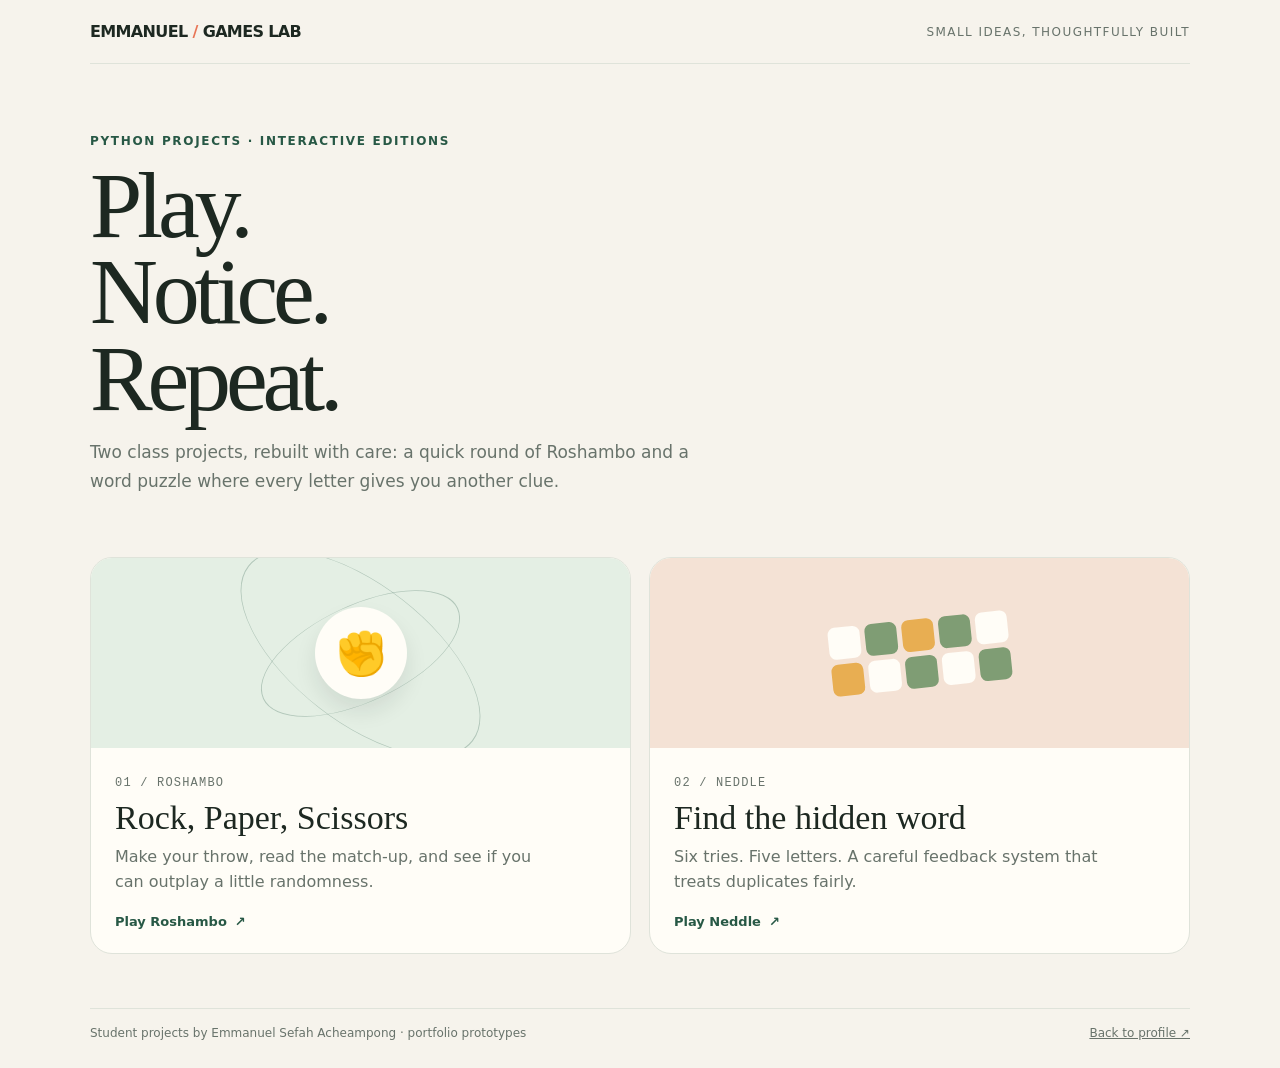
==== games/index.html @ ba27a7d4 "Publish live project links and complete original design case studies" ====
<!doctype html>
<html lang="en">
<head>
  <meta charset="utf-8" />
  <meta name="viewport" content="width=device-width, initial-scale=1" />
  <meta name="theme-color" content="#f6f3ec" />
  <title>Games Lab — Emmanuel Acheampong</title>
  <style>
    :root { --paper:#f6f3ec; --card:#fffdf7; --ink:#1d2821; --muted:#68736b; --line:#dfe3da; --pine:#275845; --coral:#e87556; --blue:#bcd5ed; --serif:Georgia,"Times New Roman",serif; --sans:Inter,ui-sans-serif,system-ui,-apple-system,"Segoe UI",sans-serif; }
    *{box-sizing:border-box} body{margin:0;background:var(--paper);color:var(--ink);font-family:var(--sans)} a{color:inherit} .wrap{width:min(1100px,calc(100% - 36px));margin:auto}
    header{display:flex;justify-content:space-between;align-items:center;padding:22px 0;border-bottom:1px solid var(--line)} .brand{font-weight:750;letter-spacing:-.04em}.tag{color:var(--muted);font-size:12px;letter-spacing:.12em;text-transform:uppercase}
    .hero{padding:70px 0 44px;max-width:750px}.eyebrow{color:var(--pine);font-size:12px;font-weight:750;letter-spacing:.14em;text-transform:uppercase} h1{margin:14px 0 15px;font:500 clamp(48px,9vw,94px)/.92 var(--serif);letter-spacing:-.055em} .hero p{max-width:600px;color:var(--muted);font-size:17px;line-height:1.7}
    .cards{display:grid;grid-template-columns:1fr 1fr;gap:18px;padding-bottom:54px}.card{position:relative;min-height:395px;overflow:hidden;border:1px solid var(--line);border-radius:22px;background:var(--card);text-decoration:none;transition:transform .18s ease,box-shadow .18s ease}.card:hover{transform:translateY(-4px);box-shadow:0 18px 38px #24342812}.art{height:190px;display:grid;place-items:center;position:relative;overflow:hidden}.roshambo .art{background:#e4efe4}.neddle .art{background:#f4e2d5}.orb{width:92px;height:92px;border-radius:50%;display:grid;place-items:center;background:var(--card);box-shadow:0 12px 22px #16251b18;font-size:42px}.orbit{position:absolute;width:215px;height:215px;border:1px solid #27584544;border-radius:50%;transform:rotate(-25deg) scaleY(.45)}.orbit.two{transform:rotate(38deg) scaleY(.48);width:285px;height:285px}.tiles{display:grid;grid-template-columns:repeat(5,32px);gap:5px;transform:rotate(-6deg)}.tiles i{height:32px;border-radius:7px;background:#fffdf7}.tiles i:nth-child(2),.tiles i:nth-child(4),.tiles i:nth-child(8),.tiles i:nth-child(10){background:#7f9d74}.tiles i:nth-child(3),.tiles i:nth-child(6){background:#e8ae52}.info{padding:23px 24px}.number{color:var(--muted);font:12px ui-monospace,monospace;letter-spacing:.1em}.info h2{margin:9px 0 8px;font:500 34px var(--serif)}.info p{max-width:430px;margin:0;color:var(--muted);line-height:1.55}.cta{display:inline-flex;align-items:center;gap:8px;margin-top:19px;color:var(--pine);font-size:13px;font-weight:750}.footer{padding:17px 0 28px;border-top:1px solid var(--line);color:var(--muted);font-size:12px;display:flex;justify-content:space-between;gap:12px;flex-wrap:wrap}
    @media(max-width:680px){.cards{grid-template-columns:1fr}.hero{padding-top:48px}.card{min-height:0}.tag{font-size:10px}}
    @media(prefers-reduced-motion:reduce){.card{transition:none}.card:hover{transform:none}}
  </style>
</head>
<body>
  <div class="wrap">
    <header><div class="brand">EMMANUEL <span style="color:var(--coral)">/</span> GAMES LAB</div><div class="tag">Small ideas, thoughtfully built</div></header>
    <main>
      <section class="hero"><div class="eyebrow">Python projects · interactive editions</div><h1>Play.<br>Notice.<br>Repeat.</h1><p>Two class projects, rebuilt with care: a quick round of Roshambo and a word puzzle where every letter gives you another clue.</p></section>
      <section class="cards" aria-label="Games">
        <a class="card roshambo" href="roshambo/index.html">
          <div class="art"><span class="orbit"></span><span class="orbit two"></span><span class="orb" aria-hidden="true">✊</span></div>
          <div class="info"><span class="number">01 / ROSHAMBO</span><h2>Rock, Paper, Scissors</h2><p>Make your throw, read the match-up, and see if you can outplay a little randomness.</p><span class="cta">Play Roshambo <span aria-hidden="true">↗</span></span></div>
        </a>
        <a class="card neddle" href="neddle/index.html">
          <div class="art"><span class="tiles" aria-hidden="true"><i></i><i></i><i></i><i></i><i></i><i></i><i></i><i></i><i></i><i></i></span></div>
          <div class="info"><span class="number">02 / NEDDLE</span><h2>Find the hidden word</h2><p>Six tries. Five letters. A careful feedback system that treats duplicates fairly.</p><span class="cta">Play Neddle <span aria-hidden="true">↗</span></span></div>
        </a>
      </section>
    </main>
    <footer class="footer"><span>Student projects by Emmanuel Sefah Acheampong · portfolio prototypes</span><a href="../">Back to profile ↗</a></footer>
  </div>
</body>
</html>
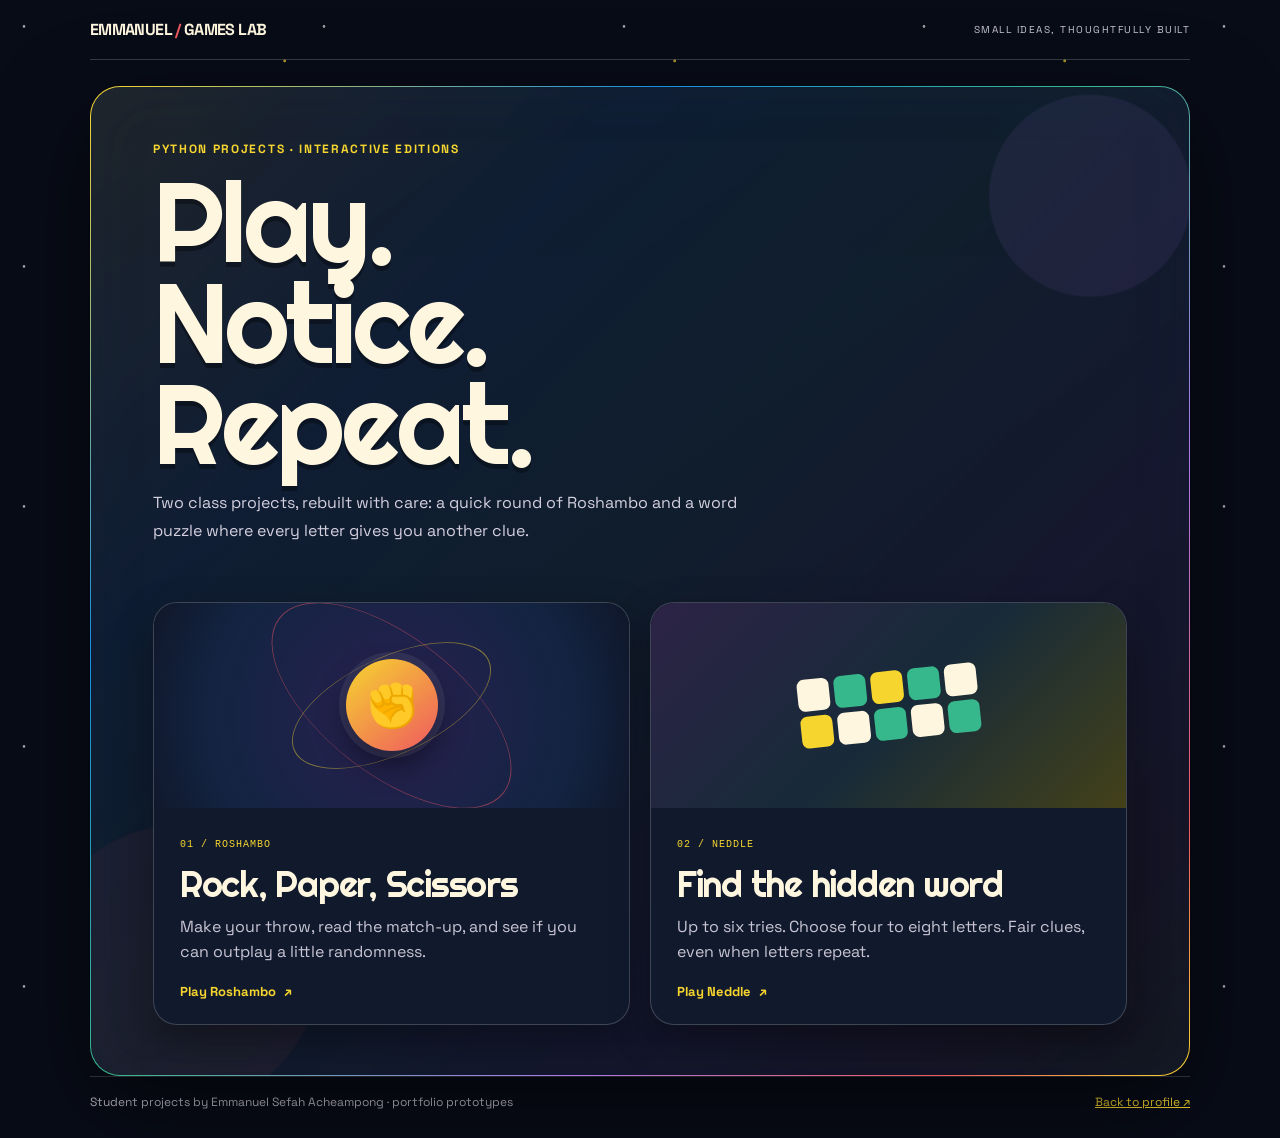
==== commit 97dbb314: "Give Games Lab the portfolio's festival visual identity" ====
--- a/games/index.html
+++ b/games/index.html
@@ -3,7 +3,8 @@
 <head>
   <meta charset="utf-8" />
   <meta name="viewport" content="width=device-width, initial-scale=1" />
-  <meta name="theme-color" content="#f6f3ec" />
+  <meta name="theme-color" content="#080c17" />
+  <link rel="preconnect" href="https://fonts.googleapis.com"><link rel="preconnect" href="https://fonts.gstatic.com" crossorigin><link href="https://fonts.googleapis.com/css2?family=Righteous&family=Space+Grotesk:wght@400;500;600;700&display=swap" rel="stylesheet">
   <title>Games Lab — Emmanuel Acheampong</title>
   <style>
     :root { --paper:#f6f3ec; --card:#fffdf7; --ink:#1d2821; --muted:#68736b; --line:#dfe3da; --pine:#275845; --coral:#e87556; --blue:#bcd5ed; --serif:Georgia,"Times New Roman",serif; --sans:Inter,ui-sans-serif,system-ui,-apple-system,"Segoe UI",sans-serif; }
@@ -13,6 +14,60 @@
     .cards{display:grid;grid-template-columns:1fr 1fr;gap:18px;padding-bottom:54px}.card{position:relative;min-height:395px;overflow:hidden;border:1px solid var(--line);border-radius:22px;background:var(--card);text-decoration:none;transition:transform .18s ease,box-shadow .18s ease}.card:hover{transform:translateY(-4px);box-shadow:0 18px 38px #24342812}.art{height:190px;display:grid;place-items:center;position:relative;overflow:hidden}.roshambo .art{background:#e4efe4}.neddle .art{background:#f4e2d5}.orb{width:92px;height:92px;border-radius:50%;display:grid;place-items:center;background:var(--card);box-shadow:0 12px 22px #16251b18;font-size:42px}.orbit{position:absolute;width:215px;height:215px;border:1px solid #27584544;border-radius:50%;transform:rotate(-25deg) scaleY(.45)}.orbit.two{transform:rotate(38deg) scaleY(.48);width:285px;height:285px}.tiles{display:grid;grid-template-columns:repeat(5,32px);gap:5px;transform:rotate(-6deg)}.tiles i{height:32px;border-radius:7px;background:#fffdf7}.tiles i:nth-child(2),.tiles i:nth-child(4),.tiles i:nth-child(8),.tiles i:nth-child(10){background:#7f9d74}.tiles i:nth-child(3),.tiles i:nth-child(6){background:#e8ae52}.info{padding:23px 24px}.number{color:var(--muted);font:12px ui-monospace,monospace;letter-spacing:.1em}.info h2{margin:9px 0 8px;font:500 34px var(--serif)}.info p{max-width:430px;margin:0;color:var(--muted);line-height:1.55}.cta{display:inline-flex;align-items:center;gap:8px;margin-top:19px;color:var(--pine);font-size:13px;font-weight:750}.footer{padding:17px 0 28px;border-top:1px solid var(--line);color:var(--muted);font-size:12px;display:flex;justify-content:space-between;gap:12px;flex-wrap:wrap}
     @media(max-width:680px){.cards{grid-template-columns:1fr}.hero{padding-top:48px}.card{min-height:0}.tag{font-size:10px}}
     @media(prefers-reduced-motion:reduce){.card{transition:none}.card:hover{transform:none}}
+  
+:root{--night:#080c17;--panel:#111a2d;--cream:#fff6df;--yellow:#f6d52e;--sky:#168fe0;--coral:#ef5960;--teal:#37b88c;--violet:#a978e8;--sans:'Space Grotesk',ui-sans-serif,system-ui,sans-serif;--serif:'Righteous',Georgia,serif}
+*{box-sizing:border-box}
+html{min-height:100%;background:var(--night)}
+body{min-height:100vh;background:var(--night);color:var(--cream);font-family:var(--sans);background-image:radial-gradient(1px 1px at 8% 11%,#fff9 0 1px,transparent 1.7px),radial-gradient(1px 1px at 73% 21%,#f6d52eaa 0 1px,transparent 1.8px),radial-gradient(1.4px 1.4px at 38% 78%,#c9b7ff99 0 1px,transparent 1.8px),radial-gradient(1px 1px at 90% 64%,#fff9 0 1px,transparent 1.7px);background-size:300px 240px,390px 290px,450px 350px,510px 400px;overflow-x:hidden}
+body::before{content:"";position:fixed;inset:-18%;z-index:-1;pointer-events:none;opacity:.45;background:radial-gradient(ellipse 90% 65% at -8% 7%,transparent 46%,#168fe0 46.3% 48%,#f6d52e 48.3% 50%,#ef5960 50.3% 52%,#a978e8 52.3% 54%,transparent 54.3%),radial-gradient(ellipse 75% 52% at 108% 95%,transparent 43%,#37b88c 43.3% 45%,#168fe0 45.3% 47%,#f6d52e 47.3% 49%,#ef5960 49.3% 51%,transparent 51.3%);animation:backgroundDrift 24s ease-in-out infinite alternate}
+a{color:inherit}button,input{font:inherit}button:focus-visible,a:focus-visible,input:focus-visible{outline:3px solid var(--yellow);outline-offset:4px}
+.wrap{position:relative;z-index:0}
+header{color:var(--cream);border-bottom:1px solid #ffffff30!important}
+.brand a,.brand{color:var(--cream)!important}
+.crumb,.tag{color:#c8c5d2!important}
+.crumb a{color:var(--yellow)!important}
+main{position:relative;isolation:isolate;overflow:hidden;margin:24px auto 0;padding:clamp(22px,4vw,48px);border:1px solid transparent;border-radius:30px;background:linear-gradient(145deg,#10182bed,#0b1021f5) padding-box,linear-gradient(135deg,var(--yellow),var(--sky) 27%,var(--teal) 48%,var(--violet) 70%,var(--coral) 88%,var(--yellow)) border-box;box-shadow:0 30px 90px #0008,inset 0 0 60px #1a315021}
+main::before{content:"";position:absolute;inset:0;z-index:-1;pointer-events:none;opacity:.5;background:radial-gradient(circle at 91% 11%,#a978e82b 0 100px,transparent 102px),radial-gradient(circle at 8% 89%,#ef59601d 0 140px,transparent 142px),radial-gradient(1px 1px at 15% 28%,#fff 0 1px,transparent 1.7px),radial-gradient(1px 1px at 84% 62%,#f6d52e 0 1px,transparent 1.7px)}
+main>*{position:relative;z-index:1}
+h1,h2,.message{font-family:var(--serif)!important;font-weight:400!important;letter-spacing:-.035em}
+footer{border-color:#ffffff30!important;color:#c4c0d0!important}
+footer a,.footer a{color:var(--yellow)!important}
+@keyframes backgroundDrift{from{transform:translate3d(-1%,0,0)}to{transform:translate3d(1%,1%,0)}}
+@media(prefers-reduced-motion:reduce){body::before{animation:none!important}}
+
+.wrap{width:min(1100px,calc(100% - 36px));margin:auto}
+header{padding:19px 0}
+.tag{font-size:10px!important;letter-spacing:.15em!important}
+main{padding:0 clamp(22px,5vw,62px);margin-top:26px}
+.hero{max-width:780px;padding:54px 0 42px}
+.eyebrow{color:var(--yellow)!important;font-weight:700}
+h1{font-size:clamp(60px,10vw,112px)!important;line-height:.9!important;color:var(--cream);text-shadow:0 5px #0005}
+.hero p{color:#d4d0df!important;font-size:16px!important;max-width:620px}
+.cards{gap:20px;padding-bottom:50px}
+.card{min-height:380px;border:1px solid #ffffff30;background:#111a2d;border-radius:24px;transition:transform .4s cubic-bezier(.2,.8,.2,1),box-shadow .4s,border-color .3s;box-shadow:0 16px 40px #0005}
+.card:hover{transform:translateY(-9px) rotate(-.5deg);border-color:#f6d52eaa;box-shadow:0 26px 55px #0008,0 0 0 4px #f6d52e15}
+.art{height:205px!important}
+.roshambo .art{background:radial-gradient(circle at 50% 55%,#292050,#132442 68%,#10172a)!important}
+.neddle .art{background:linear-gradient(135deg,#2d2346,#172a39 52%,#434119)!important}
+.orbit{border-color:#f6d52e77!important;animation:orbitSpin 22s linear infinite}
+.orbit.two{border-color:#ef596080!important;animation-direction:reverse}
+.orb{background:linear-gradient(140deg,var(--yellow),var(--coral))!important;color:#121727;box-shadow:0 0 0 7px #ffffff12,0 15px 30px #0007!important;animation:orbFloat 4s ease-in-out infinite}
+.tiles{animation:tileFloat 6s ease-in-out infinite}
+.tiles i{background:#fff6df!important}
+.tiles i:nth-child(2),.tiles i:nth-child(4),.tiles i:nth-child(8),.tiles i:nth-child(10){background:var(--teal)!important}
+.tiles i:nth-child(3),.tiles i:nth-child(6){background:var(--yellow)!important}
+.info{padding:23px 26px}
+.number{color:var(--yellow)!important;font-size:10px}
+.info h2{font-size:clamp(28px,3vw,36px)!important;color:var(--cream)}
+.info p{color:#c9c5d4!important}
+.cta{color:var(--yellow)!important}
+.footer{color:#bfbaca!important;border-color:#ffffff30!important}
+@keyframes orbitSpin{to{transform:rotate(335deg) scaleY(.45)}}
+@keyframes orbFloat{50%{transform:translateY(-8px) rotate(-7deg)}}
+@keyframes tileFloat{50%{transform:translateY(-7px) rotate(-4deg)}}
+@media(max-width:680px){main{padding:0 20px}.hero{padding:42px 0 30px}.cards{gap:15px}.card{min-height:0}.art{height:180px!important}.footer{font-size:10px}}
+@media(prefers-reduced-motion:reduce){.card,.orb,.orbit,.tiles{animation:none!important;transition:none!important}.card:hover{transform:none}}
+
   </style>
 </head>
 <body>
@@ -27,7 +82,7 @@
         </a>
         <a class="card neddle" href="neddle/index.html">
           <div class="art"><span class="tiles" aria-hidden="true"><i></i><i></i><i></i><i></i><i></i><i></i><i></i><i></i><i></i><i></i></span></div>
-          <div class="info"><span class="number">02 / NEDDLE</span><h2>Find the hidden word</h2><p>Six tries. Five letters. A careful feedback system that treats duplicates fairly.</p><span class="cta">Play Neddle <span aria-hidden="true">↗</span></span></div>
+          <div class="info"><span class="number">02 / NEDDLE</span><h2>Find the hidden word</h2><p>Up to six tries. Choose four to eight letters. Fair clues, even when letters repeat.</p><span class="cta">Play Neddle <span aria-hidden="true">↗</span></span></div>
         </a>
       </section>
     </main>
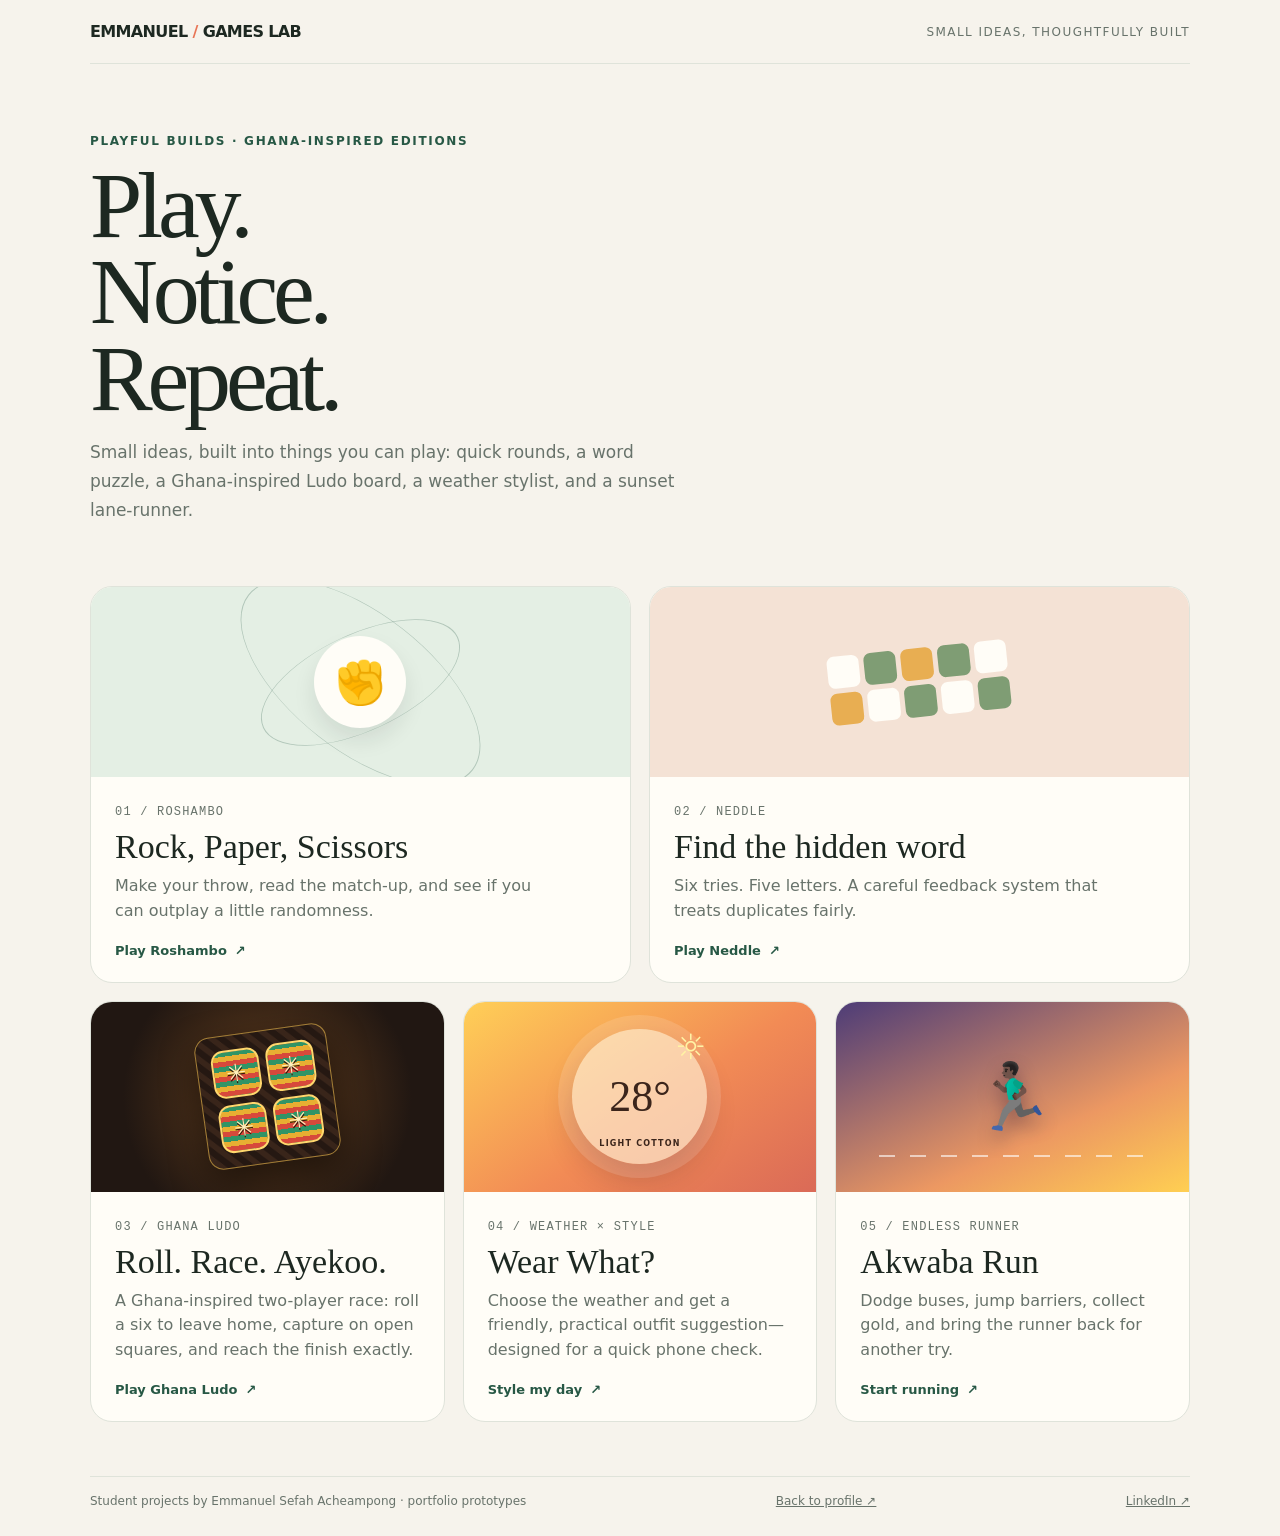
==== commit b4aa9f76: "Add Ghana-inspired games to Games Lab" ====
--- a/games/index.html
+++ b/games/index.html
@@ -3,8 +3,7 @@
 <head>
   <meta charset="utf-8" />
   <meta name="viewport" content="width=device-width, initial-scale=1" />
-  <meta name="theme-color" content="#080c17" />
-  <link rel="preconnect" href="https://fonts.googleapis.com"><link rel="preconnect" href="https://fonts.gstatic.com" crossorigin><link href="https://fonts.googleapis.com/css2?family=Righteous&family=Space+Grotesk:wght@400;500;600;700&display=swap" rel="stylesheet">
+  <meta name="theme-color" content="#f6f3ec" />
   <title>Games Lab — Emmanuel Acheampong</title>
   <style>
     :root { --paper:#f6f3ec; --card:#fffdf7; --ink:#1d2821; --muted:#68736b; --line:#dfe3da; --pine:#275845; --coral:#e87556; --blue:#bcd5ed; --serif:Georgia,"Times New Roman",serif; --sans:Inter,ui-sans-serif,system-ui,-apple-system,"Segoe UI",sans-serif; }
@@ -14,67 +13,14 @@
     .cards{display:grid;grid-template-columns:1fr 1fr;gap:18px;padding-bottom:54px}.card{position:relative;min-height:395px;overflow:hidden;border:1px solid var(--line);border-radius:22px;background:var(--card);text-decoration:none;transition:transform .18s ease,box-shadow .18s ease}.card:hover{transform:translateY(-4px);box-shadow:0 18px 38px #24342812}.art{height:190px;display:grid;place-items:center;position:relative;overflow:hidden}.roshambo .art{background:#e4efe4}.neddle .art{background:#f4e2d5}.orb{width:92px;height:92px;border-radius:50%;display:grid;place-items:center;background:var(--card);box-shadow:0 12px 22px #16251b18;font-size:42px}.orbit{position:absolute;width:215px;height:215px;border:1px solid #27584544;border-radius:50%;transform:rotate(-25deg) scaleY(.45)}.orbit.two{transform:rotate(38deg) scaleY(.48);width:285px;height:285px}.tiles{display:grid;grid-template-columns:repeat(5,32px);gap:5px;transform:rotate(-6deg)}.tiles i{height:32px;border-radius:7px;background:#fffdf7}.tiles i:nth-child(2),.tiles i:nth-child(4),.tiles i:nth-child(8),.tiles i:nth-child(10){background:#7f9d74}.tiles i:nth-child(3),.tiles i:nth-child(6){background:#e8ae52}.info{padding:23px 24px}.number{color:var(--muted);font:12px ui-monospace,monospace;letter-spacing:.1em}.info h2{margin:9px 0 8px;font:500 34px var(--serif)}.info p{max-width:430px;margin:0;color:var(--muted);line-height:1.55}.cta{display:inline-flex;align-items:center;gap:8px;margin-top:19px;color:var(--pine);font-size:13px;font-weight:750}.footer{padding:17px 0 28px;border-top:1px solid var(--line);color:var(--muted);font-size:12px;display:flex;justify-content:space-between;gap:12px;flex-wrap:wrap}
     @media(max-width:680px){.cards{grid-template-columns:1fr}.hero{padding-top:48px}.card{min-height:0}.tag{font-size:10px}}
     @media(prefers-reduced-motion:reduce){.card{transition:none}.card:hover{transform:none}}
-  
-:root{--night:#080c17;--panel:#111a2d;--cream:#fff6df;--yellow:#f6d52e;--sky:#168fe0;--coral:#ef5960;--teal:#37b88c;--violet:#a978e8;--sans:'Space Grotesk',ui-sans-serif,system-ui,sans-serif;--serif:'Righteous',Georgia,serif}
-*{box-sizing:border-box}
-html{min-height:100%;background:var(--night)}
-body{min-height:100vh;background:var(--night);color:var(--cream);font-family:var(--sans);background-image:radial-gradient(1px 1px at 8% 11%,#fff9 0 1px,transparent 1.7px),radial-gradient(1px 1px at 73% 21%,#f6d52eaa 0 1px,transparent 1.8px),radial-gradient(1.4px 1.4px at 38% 78%,#c9b7ff99 0 1px,transparent 1.8px),radial-gradient(1px 1px at 90% 64%,#fff9 0 1px,transparent 1.7px);background-size:300px 240px,390px 290px,450px 350px,510px 400px;overflow-x:hidden}
-body::before{content:"";position:fixed;inset:-18%;z-index:-1;pointer-events:none;opacity:.45;background:radial-gradient(ellipse 90% 65% at -8% 7%,transparent 46%,#168fe0 46.3% 48%,#f6d52e 48.3% 50%,#ef5960 50.3% 52%,#a978e8 52.3% 54%,transparent 54.3%),radial-gradient(ellipse 75% 52% at 108% 95%,transparent 43%,#37b88c 43.3% 45%,#168fe0 45.3% 47%,#f6d52e 47.3% 49%,#ef5960 49.3% 51%,transparent 51.3%);animation:backgroundDrift 24s ease-in-out infinite alternate}
-a{color:inherit}button,input{font:inherit}button:focus-visible,a:focus-visible,input:focus-visible{outline:3px solid var(--yellow);outline-offset:4px}
-.wrap{position:relative;z-index:0}
-header{color:var(--cream);border-bottom:1px solid #ffffff30!important}
-.brand a,.brand{color:var(--cream)!important}
-.crumb,.tag{color:#c8c5d2!important}
-.crumb a{color:var(--yellow)!important}
-main{position:relative;isolation:isolate;overflow:hidden;margin:24px auto 0;padding:clamp(22px,4vw,48px);border:1px solid transparent;border-radius:30px;background:linear-gradient(145deg,#10182bed,#0b1021f5) padding-box,linear-gradient(135deg,var(--yellow),var(--sky) 27%,var(--teal) 48%,var(--violet) 70%,var(--coral) 88%,var(--yellow)) border-box;box-shadow:0 30px 90px #0008,inset 0 0 60px #1a315021}
-main::before{content:"";position:absolute;inset:0;z-index:-1;pointer-events:none;opacity:.5;background:radial-gradient(circle at 91% 11%,#a978e82b 0 100px,transparent 102px),radial-gradient(circle at 8% 89%,#ef59601d 0 140px,transparent 142px),radial-gradient(1px 1px at 15% 28%,#fff 0 1px,transparent 1.7px),radial-gradient(1px 1px at 84% 62%,#f6d52e 0 1px,transparent 1.7px)}
-main>*{position:relative;z-index:1}
-h1,h2,.message{font-family:var(--serif)!important;font-weight:400!important;letter-spacing:-.035em}
-footer{border-color:#ffffff30!important;color:#c4c0d0!important}
-footer a,.footer a{color:var(--yellow)!important}
-@keyframes backgroundDrift{from{transform:translate3d(-1%,0,0)}to{transform:translate3d(1%,1%,0)}}
-@media(prefers-reduced-motion:reduce){body::before{animation:none!important}}
-
-.wrap{width:min(1100px,calc(100% - 36px));margin:auto}
-header{padding:19px 0}
-.tag{font-size:10px!important;letter-spacing:.15em!important}
-main{padding:0 clamp(22px,5vw,62px);margin-top:26px}
-.hero{max-width:780px;padding:54px 0 42px}
-.eyebrow{color:var(--yellow)!important;font-weight:700}
-h1{font-size:clamp(60px,10vw,112px)!important;line-height:.9!important;color:var(--cream);text-shadow:0 5px #0005}
-.hero p{color:#d4d0df!important;font-size:16px!important;max-width:620px}
-.cards{gap:20px;padding-bottom:50px}
-.card{min-height:380px;border:1px solid #ffffff30;background:#111a2d;border-radius:24px;transition:transform .4s cubic-bezier(.2,.8,.2,1),box-shadow .4s,border-color .3s;box-shadow:0 16px 40px #0005}
-.card:hover{transform:translateY(-9px) rotate(-.5deg);border-color:#f6d52eaa;box-shadow:0 26px 55px #0008,0 0 0 4px #f6d52e15}
-.art{height:205px!important}
-.roshambo .art{background:radial-gradient(circle at 50% 55%,#292050,#132442 68%,#10172a)!important}
-.neddle .art{background:linear-gradient(135deg,#2d2346,#172a39 52%,#434119)!important}
-.orbit{border-color:#f6d52e77!important;animation:orbitSpin 22s linear infinite}
-.orbit.two{border-color:#ef596080!important;animation-direction:reverse}
-.orb{background:linear-gradient(140deg,var(--yellow),var(--coral))!important;color:#121727;box-shadow:0 0 0 7px #ffffff12,0 15px 30px #0007!important;animation:orbFloat 4s ease-in-out infinite}
-.tiles{animation:tileFloat 6s ease-in-out infinite}
-.tiles i{background:#fff6df!important}
-.tiles i:nth-child(2),.tiles i:nth-child(4),.tiles i:nth-child(8),.tiles i:nth-child(10){background:var(--teal)!important}
-.tiles i:nth-child(3),.tiles i:nth-child(6){background:var(--yellow)!important}
-.info{padding:23px 26px}
-.number{color:var(--yellow)!important;font-size:10px}
-.info h2{font-size:clamp(28px,3vw,36px)!important;color:var(--cream)}
-.info p{color:#c9c5d4!important}
-.cta{color:var(--yellow)!important}
-.footer{color:#bfbaca!important;border-color:#ffffff30!important}
-@keyframes orbitSpin{to{transform:rotate(335deg) scaleY(.45)}}
-@keyframes orbFloat{50%{transform:translateY(-8px) rotate(-7deg)}}
-@keyframes tileFloat{50%{transform:translateY(-7px) rotate(-4deg)}}
-@media(max-width:680px){main{padding:0 20px}.hero{padding:42px 0 30px}.cards{gap:15px}.card{min-height:0}.art{height:180px!important}.footer{font-size:10px}}
-@media(prefers-reduced-motion:reduce){.card,.orb,.orbit,.tiles{animation:none!important;transition:none!important}.card:hover{transform:none}}
-
+    .cards{grid-template-columns:repeat(6,minmax(0,1fr))}.cards>.card:nth-child(-n+2){grid-column:span 3}.cards>.card:nth-child(n+3){grid-column:span 2}.card.ludo .art{background:radial-gradient(circle,#67401e,#211712 72%)}.kente-board{display:grid;grid-template-columns:repeat(2,48px);gap:7px;padding:14px;border:1px solid #efbd4d99;border-radius:15px;background:repeating-linear-gradient(45deg,#251812 0 6px,#39251a 6px 12px);transform:rotate(-8deg);box-shadow:0 15px 35px #0008}.kente-board i{width:48px;height:48px;display:grid;place-items:center;border:2px solid #ffd76d;border-radius:12px;background:repeating-linear-gradient(0deg,#d7493b 0 5px,#e8ae32 5px 10px,#319466 10px 15px);color:#fff0bc;font-style:normal;font-size:24px;text-shadow:0 2px #38190d}.card.wearwhat .art{background:linear-gradient(145deg,#ffcf57,#f28b55 55%,#da6a57)}.weather-art{position:relative;width:135px;height:135px;display:grid;place-items:center;border-radius:50%;background:#fff4dca3;color:#3b251b;box-shadow:0 0 0 14px #fff2,0 15px 30px #311b2133}.weather-art b{font:44px 'Righteous',Georgia,serif}.weather-art i{position:absolute;right:1px;top:-2px;font-style:normal;font-size:35px;color:#fff3a4}.weather-art small{position:absolute;bottom:16px;font-size:8px;letter-spacing:.15em;font-weight:800}.card.akwaba .art{background:linear-gradient(155deg,#4d3c77,#ec9862 65%,#ffcf52)}.runner-art{font-size:66px;filter:drop-shadow(0 10px 9px #28153566);animation:runnerBounce 1s ease-in-out infinite alternate}.card.akwaba .art::after{content:'';position:absolute;inset:auto 12% 18%;height:2px;background:repeating-linear-gradient(90deg,#fff9 0 16px,transparent 16px 31px)}@keyframes runnerBounce{to{transform:translateY(-8px) rotate(-5deg)}}@media(max-width:850px){.cards{grid-template-columns:repeat(2,minmax(0,1fr))}.cards>.card:nth-child(n){grid-column:span 1}}@media(max-width:680px){.cards{grid-template-columns:1fr}.cards>.card:nth-child(n){grid-column:span 1}.runner-art{animation:none}}
   </style>
 </head>
 <body>
   <div class="wrap">
     <header><div class="brand">EMMANUEL <span style="color:var(--coral)">/</span> GAMES LAB</div><div class="tag">Small ideas, thoughtfully built</div></header>
     <main>
-      <section class="hero"><div class="eyebrow">Python projects · interactive editions</div><h1>Play.<br>Notice.<br>Repeat.</h1><p>Two class projects, rebuilt with care: a quick round of Roshambo and a word puzzle where every letter gives you another clue.</p></section>
+      <section class="hero"><div class="eyebrow">Playful builds · Ghana-inspired editions</div><h1>Play.<br>Notice.<br>Repeat.</h1><p>Small ideas, built into things you can play: quick rounds, a word puzzle, a Ghana-inspired Ludo board, a weather stylist, and a sunset lane-runner.</p></section>
       <section class="cards" aria-label="Games">
         <a class="card roshambo" href="roshambo/index.html">
           <div class="art"><span class="orbit"></span><span class="orbit two"></span><span class="orb" aria-hidden="true">✊</span></div>
@@ -82,11 +28,14 @@
         </a>
         <a class="card neddle" href="neddle/index.html">
           <div class="art"><span class="tiles" aria-hidden="true"><i></i><i></i><i></i><i></i><i></i><i></i><i></i><i></i><i></i><i></i></span></div>
-          <div class="info"><span class="number">02 / NEDDLE</span><h2>Find the hidden word</h2><p>Up to six tries. Choose four to eight letters. Fair clues, even when letters repeat.</p><span class="cta">Play Neddle <span aria-hidden="true">↗</span></span></div>
+          <div class="info"><span class="number">02 / NEDDLE</span><h2>Find the hidden word</h2><p>Six tries. Five letters. A careful feedback system that treats duplicates fairly.</p><span class="cta">Play Neddle <span aria-hidden="true">↗</span></span></div>
         </a>
+        <a class="card ludo" href="ludo/index.html"><div class="art"><span class="kente-board" aria-hidden="true"><i>✳</i><i>✳</i><i>✳</i><i>✳</i></span></div><div class="info"><span class="number">03 / GHANA LUDO</span><h2>Roll. Race. Ayekoo.</h2><p>A Ghana-inspired two-player race: roll a six to leave home, capture on open squares, and reach the finish exactly.</p><span class="cta">Play Ghana Ludo <span aria-hidden="true">↗</span></span></div></a>
+        <a class="card wearwhat" href="wear-what/index.html"><div class="art"><span class="weather-art" aria-hidden="true"><b>28°</b><i>☼</i><small>LIGHT COTTON</small></span></div><div class="info"><span class="number">04 / WEATHER × STYLE</span><h2>Wear What?</h2><p>Choose the weather and get a friendly, practical outfit suggestion—designed for a quick phone check.</p><span class="cta">Style my day <span aria-hidden="true">↗</span></span></div></a>
+        <a class="card akwaba" href="akwaba-run/index.html"><div class="art"><span class="runner-art" aria-hidden="true">🏃🏿‍♂️</span></div><div class="info"><span class="number">05 / ENDLESS RUNNER</span><h2>Akwaba Run</h2><p>Dodge buses, jump barriers, collect gold, and bring the runner back for another try.</p><span class="cta">Start running <span aria-hidden="true">↗</span></span></div></a>
       </section>
     </main>
-    <footer class="footer"><span>Student projects by Emmanuel Sefah Acheampong · portfolio prototypes</span><a href="../">Back to profile ↗</a></footer>
+    <footer class="footer"><span>Student projects by Emmanuel Sefah Acheampong · portfolio prototypes</span><a href="../">Back to profile ↗</a><a href="https://www.linkedin.com/in/emmanuel-acheampong0/" target="_blank" rel="noopener noreferrer">LinkedIn ↗</a></footer>
   </div>
 </body>
 </html>
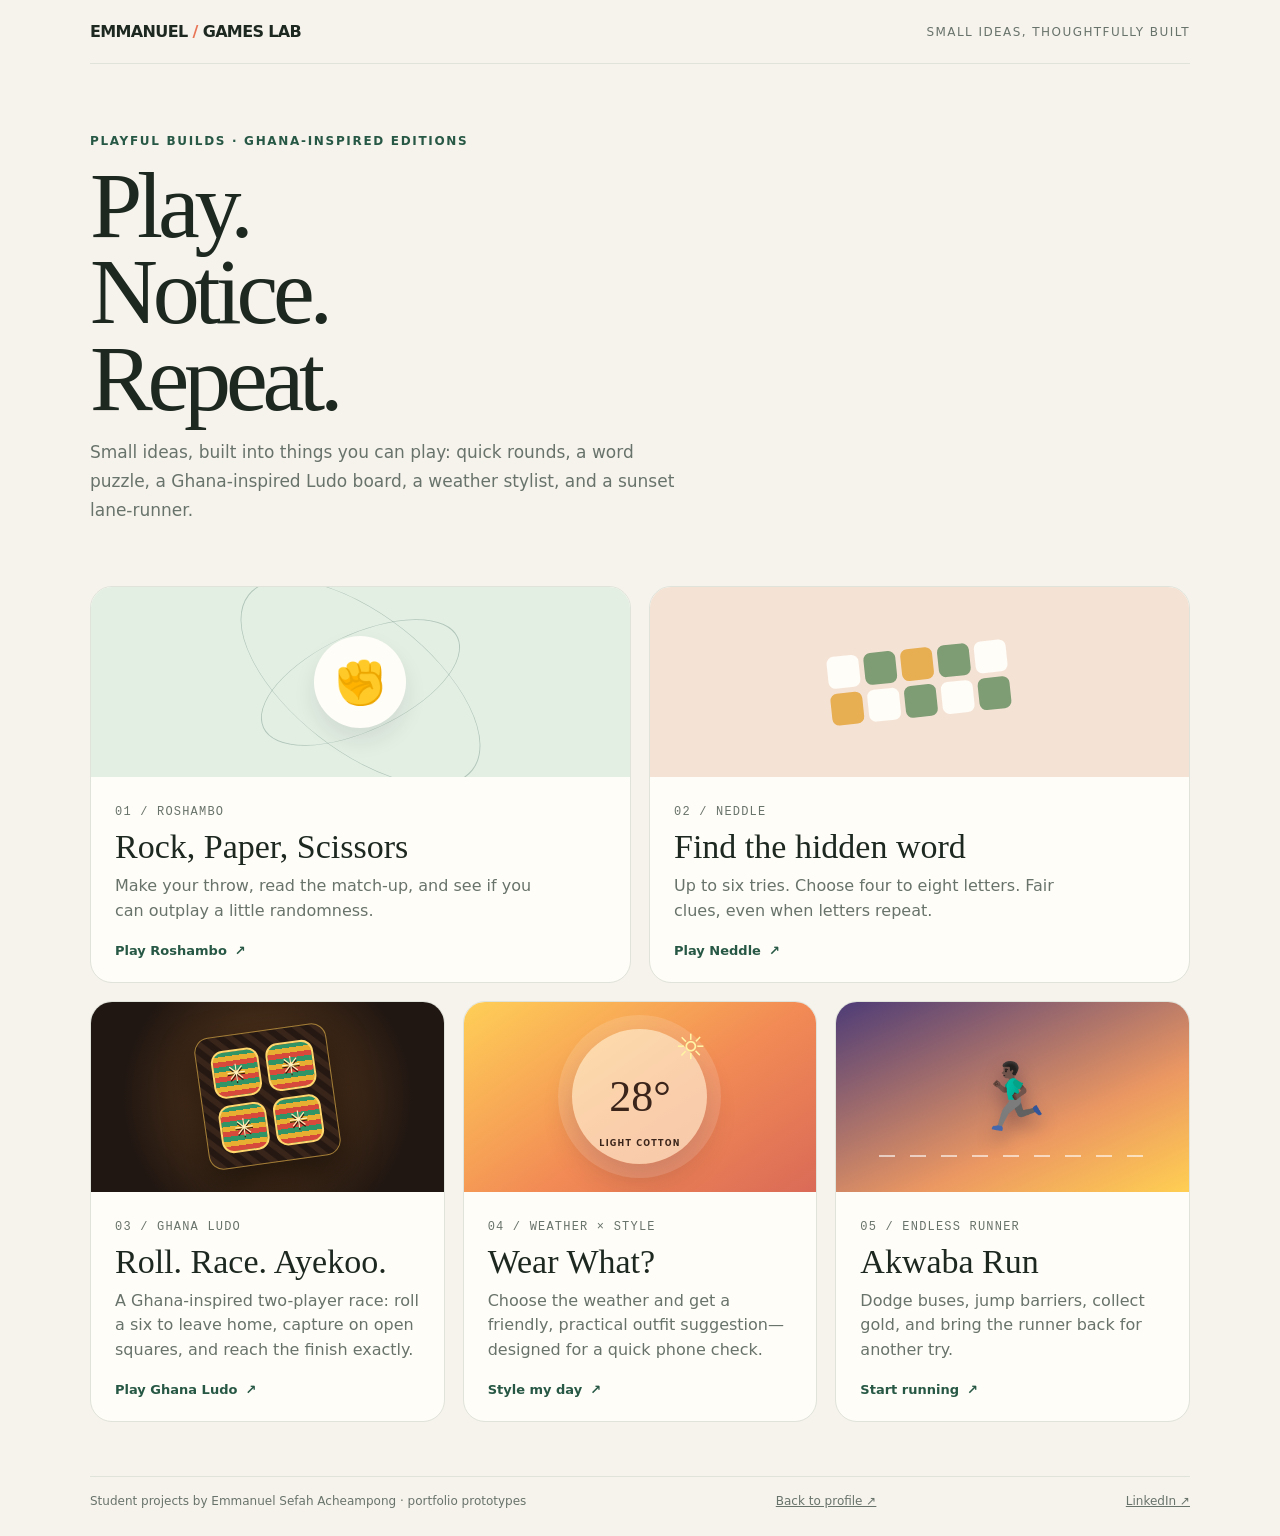
==== commit 4fd22166: "Fix game hub copy and finish games layout" ====
--- a/games/index.html
+++ b/games/index.html
@@ -28,7 +28,7 @@
         </a>
         <a class="card neddle" href="neddle/index.html">
           <div class="art"><span class="tiles" aria-hidden="true"><i></i><i></i><i></i><i></i><i></i><i></i><i></i><i></i><i></i><i></i></span></div>
-          <div class="info"><span class="number">02 / NEDDLE</span><h2>Find the hidden word</h2><p>Six tries. Five letters. A careful feedback system that treats duplicates fairly.</p><span class="cta">Play Neddle <span aria-hidden="true">↗</span></span></div>
+          <div class="info"><span class="number">02 / NEDDLE</span><h2>Find the hidden word</h2><p>Up to six tries. Choose four to eight letters. Fair clues, even when letters repeat.</p><span class="cta">Play Neddle <span aria-hidden="true">↗</span></span></div>
         </a>
         <a class="card ludo" href="ludo/index.html"><div class="art"><span class="kente-board" aria-hidden="true"><i>✳</i><i>✳</i><i>✳</i><i>✳</i></span></div><div class="info"><span class="number">03 / GHANA LUDO</span><h2>Roll. Race. Ayekoo.</h2><p>A Ghana-inspired two-player race: roll a six to leave home, capture on open squares, and reach the finish exactly.</p><span class="cta">Play Ghana Ludo <span aria-hidden="true">↗</span></span></div></a>
         <a class="card wearwhat" href="wear-what/index.html"><div class="art"><span class="weather-art" aria-hidden="true"><b>28°</b><i>☼</i><small>LIGHT COTTON</small></span></div><div class="info"><span class="number">04 / WEATHER × STYLE</span><h2>Wear What?</h2><p>Choose the weather and get a friendly, practical outfit suggestion—designed for a quick phone check.</p><span class="cta">Style my day <span aria-hidden="true">↗</span></span></div></a>
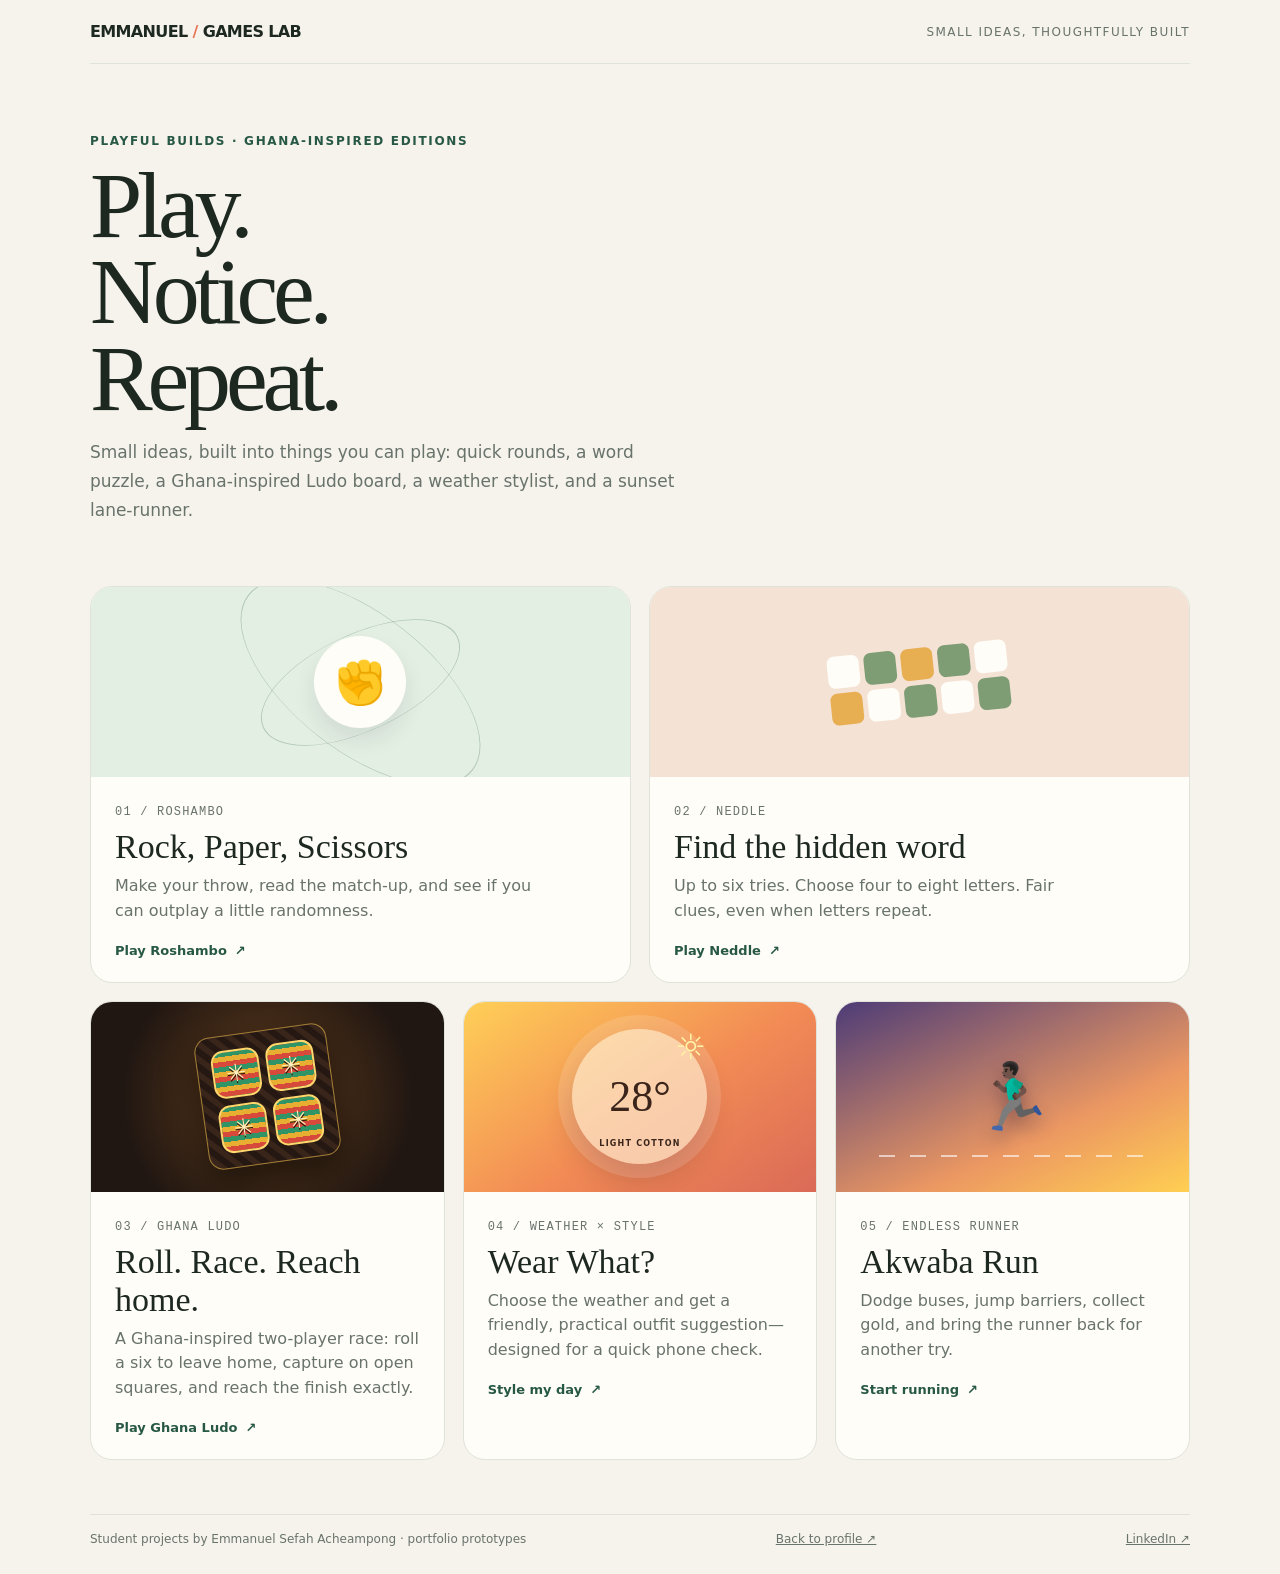
==== commit 0074b543: "Keep Ludo copy culturally careful" ====
--- a/games/index.html
+++ b/games/index.html
@@ -30,7 +30,7 @@
           <div class="art"><span class="tiles" aria-hidden="true"><i></i><i></i><i></i><i></i><i></i><i></i><i></i><i></i><i></i><i></i></span></div>
           <div class="info"><span class="number">02 / NEDDLE</span><h2>Find the hidden word</h2><p>Up to six tries. Choose four to eight letters. Fair clues, even when letters repeat.</p><span class="cta">Play Neddle <span aria-hidden="true">↗</span></span></div>
         </a>
-        <a class="card ludo" href="ludo/index.html"><div class="art"><span class="kente-board" aria-hidden="true"><i>✳</i><i>✳</i><i>✳</i><i>✳</i></span></div><div class="info"><span class="number">03 / GHANA LUDO</span><h2>Roll. Race. Ayekoo.</h2><p>A Ghana-inspired two-player race: roll a six to leave home, capture on open squares, and reach the finish exactly.</p><span class="cta">Play Ghana Ludo <span aria-hidden="true">↗</span></span></div></a>
+        <a class="card ludo" href="ludo/index.html"><div class="art"><span class="kente-board" aria-hidden="true"><i>✳</i><i>✳</i><i>✳</i><i>✳</i></span></div><div class="info"><span class="number">03 / GHANA LUDO</span><h2>Roll. Race. Reach home.</h2><p>A Ghana-inspired two-player race: roll a six to leave home, capture on open squares, and reach the finish exactly.</p><span class="cta">Play Ghana Ludo <span aria-hidden="true">↗</span></span></div></a>
         <a class="card wearwhat" href="wear-what/index.html"><div class="art"><span class="weather-art" aria-hidden="true"><b>28°</b><i>☼</i><small>LIGHT COTTON</small></span></div><div class="info"><span class="number">04 / WEATHER × STYLE</span><h2>Wear What?</h2><p>Choose the weather and get a friendly, practical outfit suggestion—designed for a quick phone check.</p><span class="cta">Style my day <span aria-hidden="true">↗</span></span></div></a>
         <a class="card akwaba" href="akwaba-run/index.html"><div class="art"><span class="runner-art" aria-hidden="true">🏃🏿‍♂️</span></div><div class="info"><span class="number">05 / ENDLESS RUNNER</span><h2>Akwaba Run</h2><p>Dodge buses, jump barriers, collect gold, and bring the runner back for another try.</p><span class="cta">Start running <span aria-hidden="true">↗</span></span></div></a>
       </section>
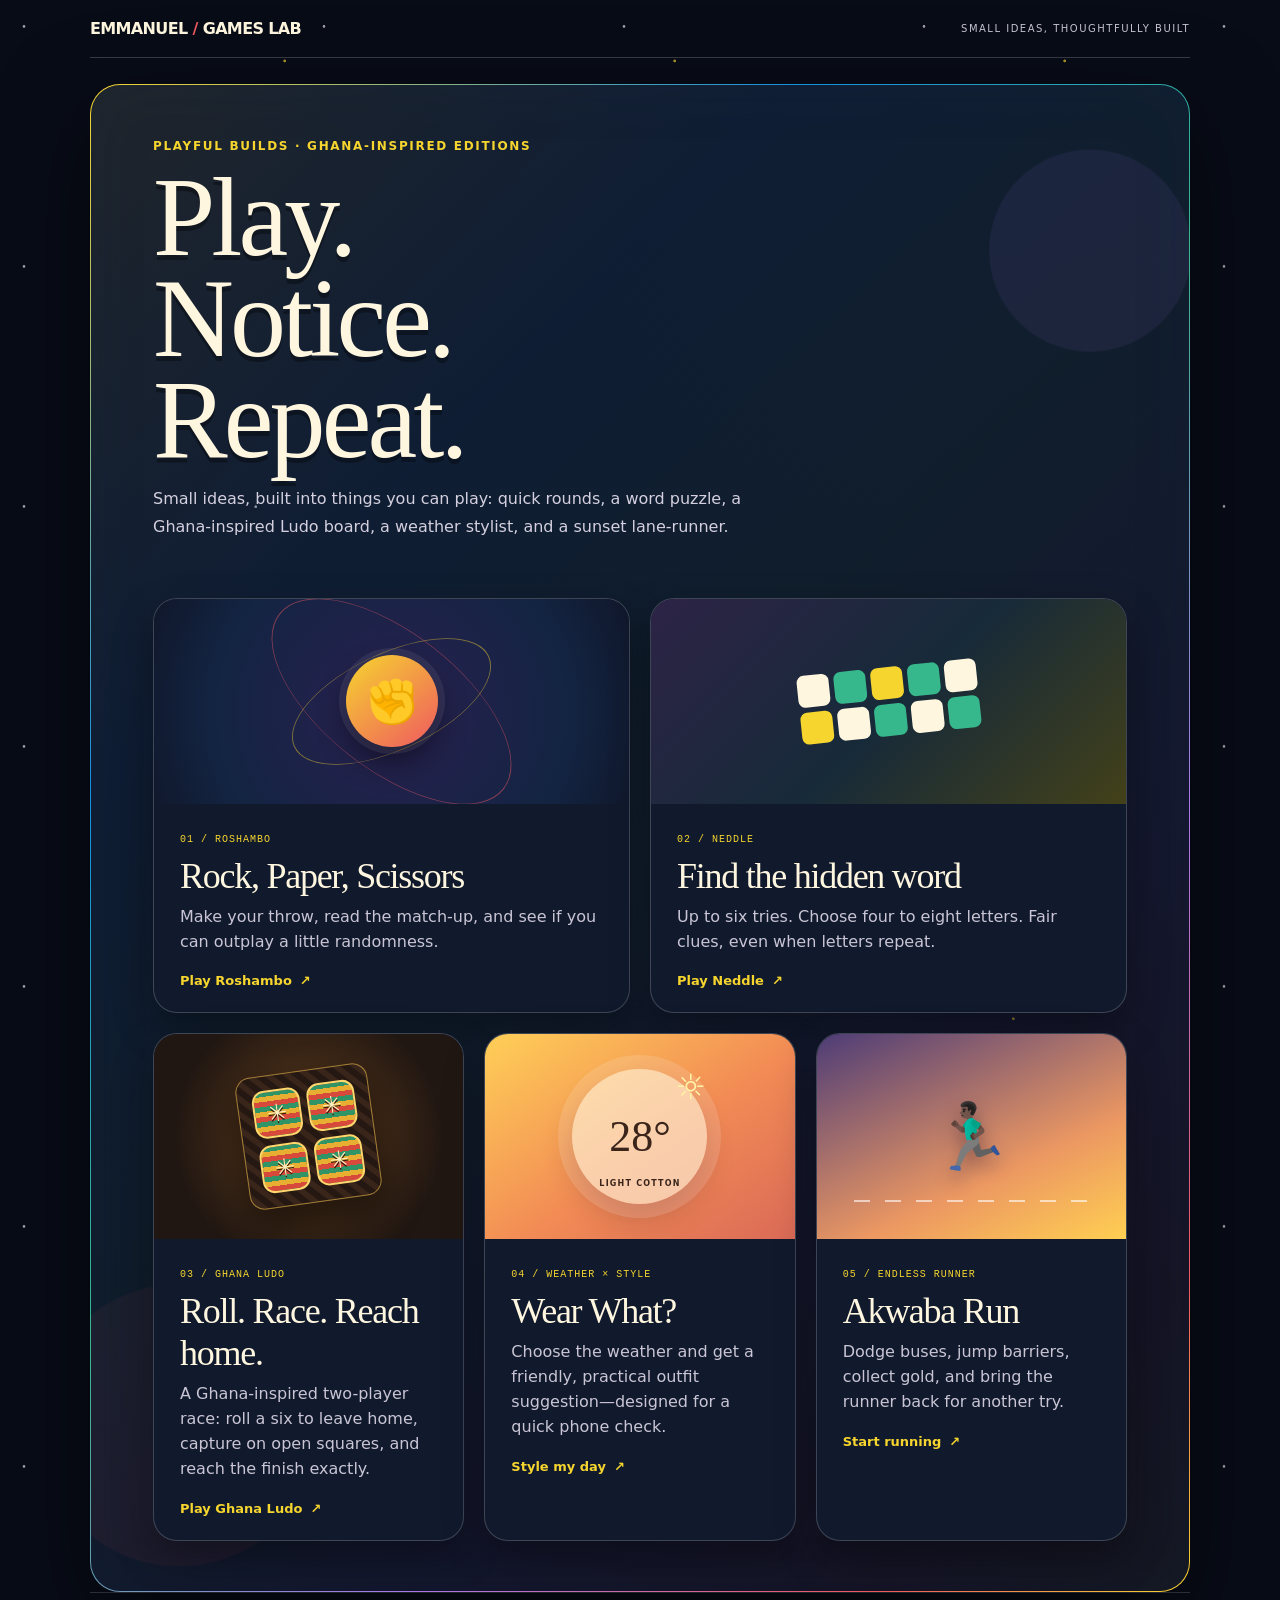
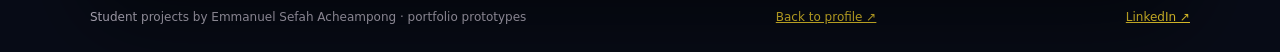
==== commit dc0a4917: "Restore festival portfolio design and make every game visible" ====
--- a/games/index.html
+++ b/games/index.html
@@ -14,7 +14,61 @@
     @media(max-width:680px){.cards{grid-template-columns:1fr}.hero{padding-top:48px}.card{min-height:0}.tag{font-size:10px}}
     @media(prefers-reduced-motion:reduce){.card{transition:none}.card:hover{transform:none}}
     .cards{grid-template-columns:repeat(6,minmax(0,1fr))}.cards>.card:nth-child(-n+2){grid-column:span 3}.cards>.card:nth-child(n+3){grid-column:span 2}.card.ludo .art{background:radial-gradient(circle,#67401e,#211712 72%)}.kente-board{display:grid;grid-template-columns:repeat(2,48px);gap:7px;padding:14px;border:1px solid #efbd4d99;border-radius:15px;background:repeating-linear-gradient(45deg,#251812 0 6px,#39251a 6px 12px);transform:rotate(-8deg);box-shadow:0 15px 35px #0008}.kente-board i{width:48px;height:48px;display:grid;place-items:center;border:2px solid #ffd76d;border-radius:12px;background:repeating-linear-gradient(0deg,#d7493b 0 5px,#e8ae32 5px 10px,#319466 10px 15px);color:#fff0bc;font-style:normal;font-size:24px;text-shadow:0 2px #38190d}.card.wearwhat .art{background:linear-gradient(145deg,#ffcf57,#f28b55 55%,#da6a57)}.weather-art{position:relative;width:135px;height:135px;display:grid;place-items:center;border-radius:50%;background:#fff4dca3;color:#3b251b;box-shadow:0 0 0 14px #fff2,0 15px 30px #311b2133}.weather-art b{font:44px 'Righteous',Georgia,serif}.weather-art i{position:absolute;right:1px;top:-2px;font-style:normal;font-size:35px;color:#fff3a4}.weather-art small{position:absolute;bottom:16px;font-size:8px;letter-spacing:.15em;font-weight:800}.card.akwaba .art{background:linear-gradient(155deg,#4d3c77,#ec9862 65%,#ffcf52)}.runner-art{font-size:66px;filter:drop-shadow(0 10px 9px #28153566);animation:runnerBounce 1s ease-in-out infinite alternate}.card.akwaba .art::after{content:'';position:absolute;inset:auto 12% 18%;height:2px;background:repeating-linear-gradient(90deg,#fff9 0 16px,transparent 16px 31px)}@keyframes runnerBounce{to{transform:translateY(-8px) rotate(-5deg)}}@media(max-width:850px){.cards{grid-template-columns:repeat(2,minmax(0,1fr))}.cards>.card:nth-child(n){grid-column:span 1}}@media(max-width:680px){.cards{grid-template-columns:1fr}.cards>.card:nth-child(n){grid-column:span 1}.runner-art{animation:none}}
-  </style>
+  :root{--night:#080c17;--panel:#111a2d;--cream:#fff6df;--yellow:#f6d52e;--sky:#168fe0;--coral:#ef5960;--teal:#37b88c;--violet:#a978e8;--sans:'Space Grotesk',ui-sans-serif,system-ui,sans-serif;--serif:'Righteous',Georgia,serif}
+*{box-sizing:border-box}
+html{min-height:100%;background:var(--night)}
+body{min-height:100vh;background:var(--night);color:var(--cream);font-family:var(--sans);background-image:radial-gradient(1px 1px at 8% 11%,#fff9 0 1px,transparent 1.7px),radial-gradient(1px 1px at 73% 21%,#f6d52eaa 0 1px,transparent 1.8px),radial-gradient(1.4px 1.4px at 38% 78%,#c9b7ff99 0 1px,transparent 1.8px),radial-gradient(1px 1px at 90% 64%,#fff9 0 1px,transparent 1.7px);background-size:300px 240px,390px 290px,450px 350px,510px 400px;overflow-x:hidden}
+body::before{content:"";position:fixed;inset:-18%;z-index:-1;pointer-events:none;opacity:.45;background:radial-gradient(ellipse 90% 65% at -8% 7%,transparent 46%,#168fe0 46.3% 48%,#f6d52e 48.3% 50%,#ef5960 50.3% 52%,#a978e8 52.3% 54%,transparent 54.3%),radial-gradient(ellipse 75% 52% at 108% 95%,transparent 43%,#37b88c 43.3% 45%,#168fe0 45.3% 47%,#f6d52e 47.3% 49%,#ef5960 49.3% 51%,transparent 51.3%);animation:backgroundDrift 24s ease-in-out infinite alternate}
+a{color:inherit}button,input{font:inherit}button:focus-visible,a:focus-visible,input:focus-visible{outline:3px solid var(--yellow);outline-offset:4px}
+.wrap{position:relative;z-index:0}
+header{color:var(--cream);border-bottom:1px solid #ffffff30!important}
+.brand a,.brand{color:var(--cream)!important}
+.crumb,.tag{color:#c8c5d2!important}
+.crumb a{color:var(--yellow)!important}
+main{position:relative;isolation:isolate;overflow:hidden;margin:24px auto 0;padding:clamp(22px,4vw,48px);border:1px solid transparent;border-radius:30px;background:linear-gradient(145deg,#10182bed,#0b1021f5) padding-box,linear-gradient(135deg,var(--yellow),var(--sky) 27%,var(--teal) 48%,var(--violet) 70%,var(--coral) 88%,var(--yellow)) border-box;box-shadow:0 30px 90px #0008,inset 0 0 60px #1a315021}
+main::before{content:"";position:absolute;inset:0;z-index:-1;pointer-events:none;opacity:.5;background:radial-gradient(circle at 91% 11%,#a978e82b 0 100px,transparent 102px),radial-gradient(circle at 8% 89%,#ef59601d 0 140px,transparent 142px),radial-gradient(1px 1px at 15% 28%,#fff 0 1px,transparent 1.7px),radial-gradient(1px 1px at 84% 62%,#f6d52e 0 1px,transparent 1.7px)}
+main>*{position:relative;z-index:1}
+h1,h2,.message{font-family:var(--serif)!important;font-weight:400!important;letter-spacing:-.035em}
+footer{border-color:#ffffff30!important;color:#c4c0d0!important}
+footer a,.footer a{color:var(--yellow)!important}
+@keyframes backgroundDrift{from{transform:translate3d(-1%,0,0)}to{transform:translate3d(1%,1%,0)}}
+@media(prefers-reduced-motion:reduce){body::before{animation:none!important}}
+
+.wrap{width:min(1100px,calc(100% - 36px));margin:auto}
+header{padding:19px 0}
+.tag{font-size:10px!important;letter-spacing:.15em!important}
+main{padding:0 clamp(22px,5vw,62px);margin-top:26px}
+.hero{max-width:780px;padding:54px 0 42px}
+.eyebrow{color:var(--yellow)!important;font-weight:700}
+h1{font-size:clamp(60px,10vw,112px)!important;line-height:.9!important;color:var(--cream);text-shadow:0 5px #0005}
+.hero p{color:#d4d0df!important;font-size:16px!important;max-width:620px}
+.cards{gap:20px;padding-bottom:50px}
+.card{min-height:380px;border:1px solid #ffffff30;background:#111a2d;border-radius:24px;transition:transform .4s cubic-bezier(.2,.8,.2,1),box-shadow .4s,border-color .3s;box-shadow:0 16px 40px #0005}
+.card:hover{transform:translateY(-9px) rotate(-.5deg);border-color:#f6d52eaa;box-shadow:0 26px 55px #0008,0 0 0 4px #f6d52e15}
+.art{height:205px!important}
+.roshambo .art{background:radial-gradient(circle at 50% 55%,#292050,#132442 68%,#10172a)!important}
+.neddle .art{background:linear-gradient(135deg,#2d2346,#172a39 52%,#434119)!important}
+.orbit{border-color:#f6d52e77!important;animation:orbitSpin 22s linear infinite}
+.orbit.two{border-color:#ef596080!important;animation-direction:reverse}
+.orb{background:linear-gradient(140deg,var(--yellow),var(--coral))!important;color:#121727;box-shadow:0 0 0 7px #ffffff12,0 15px 30px #0007!important;animation:orbFloat 4s ease-in-out infinite}
+.tiles{animation:tileFloat 6s ease-in-out infinite}
+.tiles i{background:#fff6df!important}
+.tiles i:nth-child(2),.tiles i:nth-child(4),.tiles i:nth-child(8),.tiles i:nth-child(10){background:var(--teal)!important}
+.tiles i:nth-child(3),.tiles i:nth-child(6){background:var(--yellow)!important}
+.info{padding:23px 26px}
+.number{color:var(--yellow)!important;font-size:10px}
+.info h2{font-size:clamp(28px,3vw,36px)!important;color:var(--cream)}
+.info p{color:#c9c5d4!important}
+.cta{color:var(--yellow)!important}
+.footer{color:#bfbaca!important;border-color:#ffffff30!important}
+@keyframes orbitSpin{to{transform:rotate(335deg) scaleY(.45)}}
+@keyframes orbFloat{50%{transform:translateY(-8px) rotate(-7deg)}}
+@keyframes tileFloat{50%{transform:translateY(-7px) rotate(-4deg)}}
+@media(max-width:680px){main{padding:0 20px}.hero{padding:42px 0 30px}.cards{gap:15px}.card{min-height:0}.art{height:180px!important}.footer{font-size:10px}}
+@media(prefers-reduced-motion:reduce){.card,.orb,.orbit,.tiles{animation:none!important;transition:none!important}.card:hover{transform:none}}
+
+  
+</style>
 </head>
 <body>
   <div class="wrap">
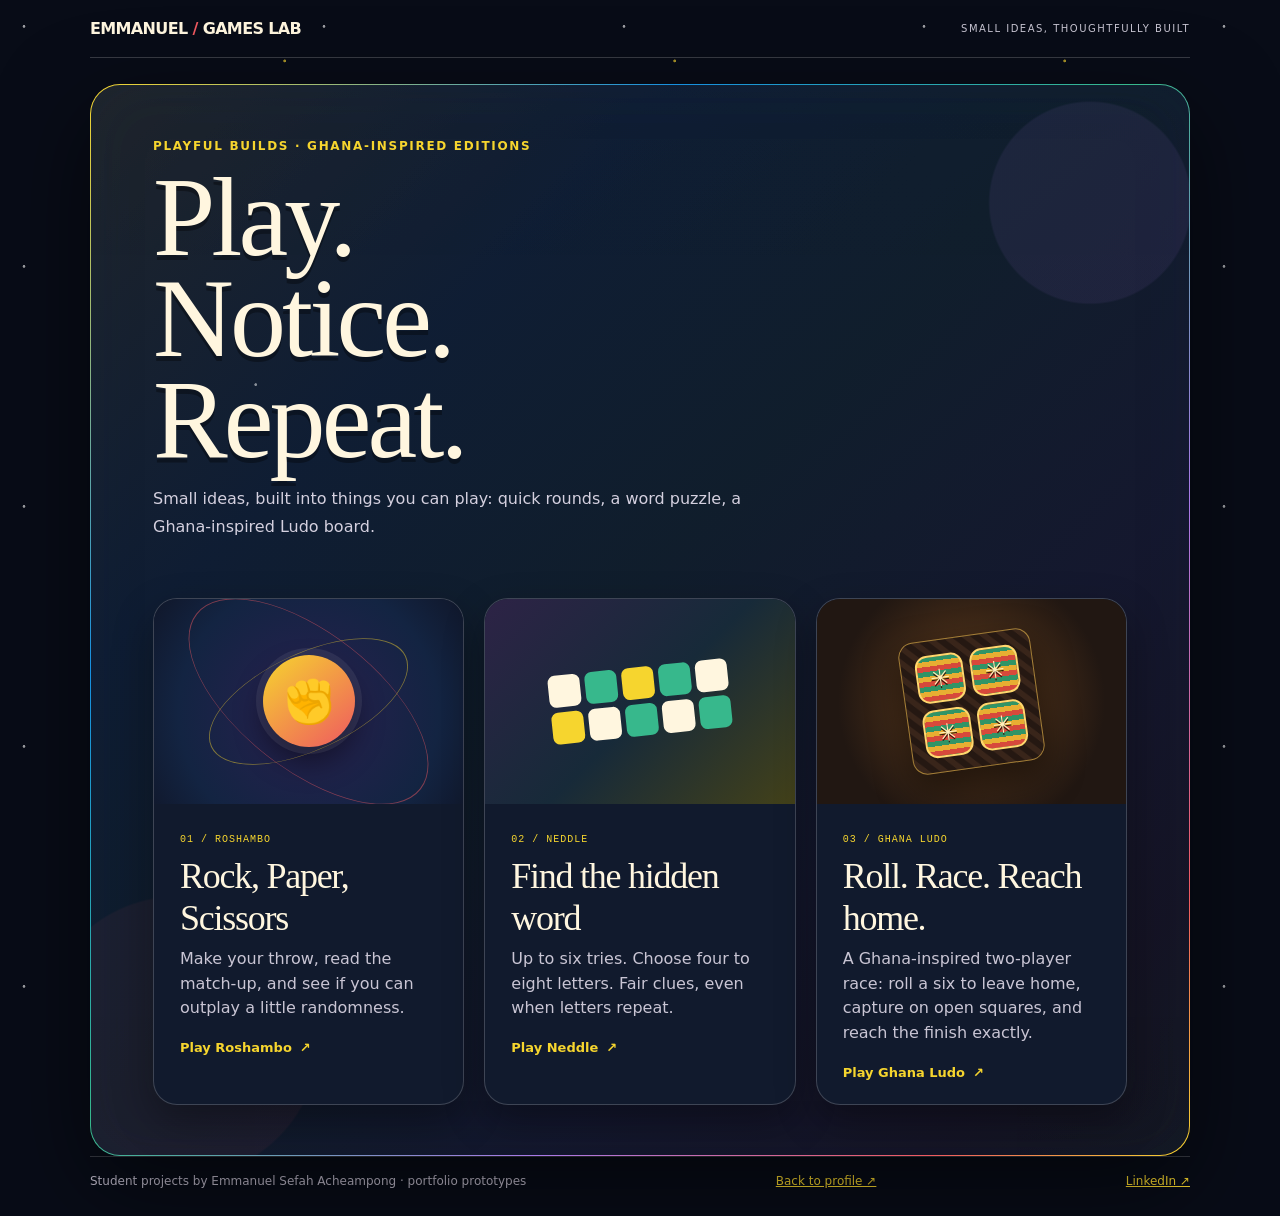
==== commit fbe291a0: "Remove runner and weather projects from portfolio and Games Lab" ====
--- a/games/index.html
+++ b/games/index.html
@@ -68,13 +68,14 @@
 @media(prefers-reduced-motion:reduce){.card,.orb,.orbit,.tiles{animation:none!important;transition:none!important}.card:hover{transform:none}}
 
   
+.cards{grid-template-columns:repeat(3,minmax(0,1fr))}.cards>.card:nth-child(n){grid-column:span 1}@media(max-width:850px){.cards{grid-template-columns:repeat(2,minmax(0,1fr))}}@media(max-width:680px){.cards{grid-template-columns:1fr}}
 </style>
 </head>
 <body>
   <div class="wrap">
     <header><div class="brand">EMMANUEL <span style="color:var(--coral)">/</span> GAMES LAB</div><div class="tag">Small ideas, thoughtfully built</div></header>
     <main>
-      <section class="hero"><div class="eyebrow">Playful builds · Ghana-inspired editions</div><h1>Play.<br>Notice.<br>Repeat.</h1><p>Small ideas, built into things you can play: quick rounds, a word puzzle, a Ghana-inspired Ludo board, a weather stylist, and a sunset lane-runner.</p></section>
+      <section class="hero"><div class="eyebrow">Playful builds · Ghana-inspired editions</div><h1>Play.<br>Notice.<br>Repeat.</h1><p>Small ideas, built into things you can play: quick rounds, a word puzzle, a Ghana-inspired Ludo board.</p></section>
       <section class="cards" aria-label="Games">
         <a class="card roshambo" href="roshambo/index.html">
           <div class="art"><span class="orbit"></span><span class="orbit two"></span><span class="orb" aria-hidden="true">✊</span></div>
@@ -85,8 +86,8 @@
           <div class="info"><span class="number">02 / NEDDLE</span><h2>Find the hidden word</h2><p>Up to six tries. Choose four to eight letters. Fair clues, even when letters repeat.</p><span class="cta">Play Neddle <span aria-hidden="true">↗</span></span></div>
         </a>
         <a class="card ludo" href="ludo/index.html"><div class="art"><span class="kente-board" aria-hidden="true"><i>✳</i><i>✳</i><i>✳</i><i>✳</i></span></div><div class="info"><span class="number">03 / GHANA LUDO</span><h2>Roll. Race. Reach home.</h2><p>A Ghana-inspired two-player race: roll a six to leave home, capture on open squares, and reach the finish exactly.</p><span class="cta">Play Ghana Ludo <span aria-hidden="true">↗</span></span></div></a>
-        <a class="card wearwhat" href="wear-what/index.html"><div class="art"><span class="weather-art" aria-hidden="true"><b>28°</b><i>☼</i><small>LIGHT COTTON</small></span></div><div class="info"><span class="number">04 / WEATHER × STYLE</span><h2>Wear What?</h2><p>Choose the weather and get a friendly, practical outfit suggestion—designed for a quick phone check.</p><span class="cta">Style my day <span aria-hidden="true">↗</span></span></div></a>
-        <a class="card akwaba" href="akwaba-run/index.html"><div class="art"><span class="runner-art" aria-hidden="true">🏃🏿‍♂️</span></div><div class="info"><span class="number">05 / ENDLESS RUNNER</span><h2>Akwaba Run</h2><p>Dodge buses, jump barriers, collect gold, and bring the runner back for another try.</p><span class="cta">Start running <span aria-hidden="true">↗</span></span></div></a>
+        
+        
       </section>
     </main>
     <footer class="footer"><span>Student projects by Emmanuel Sefah Acheampong · portfolio prototypes</span><a href="../">Back to profile ↗</a><a href="https://www.linkedin.com/in/emmanuel-acheampong0/" target="_blank" rel="noopener noreferrer">LinkedIn ↗</a></footer>
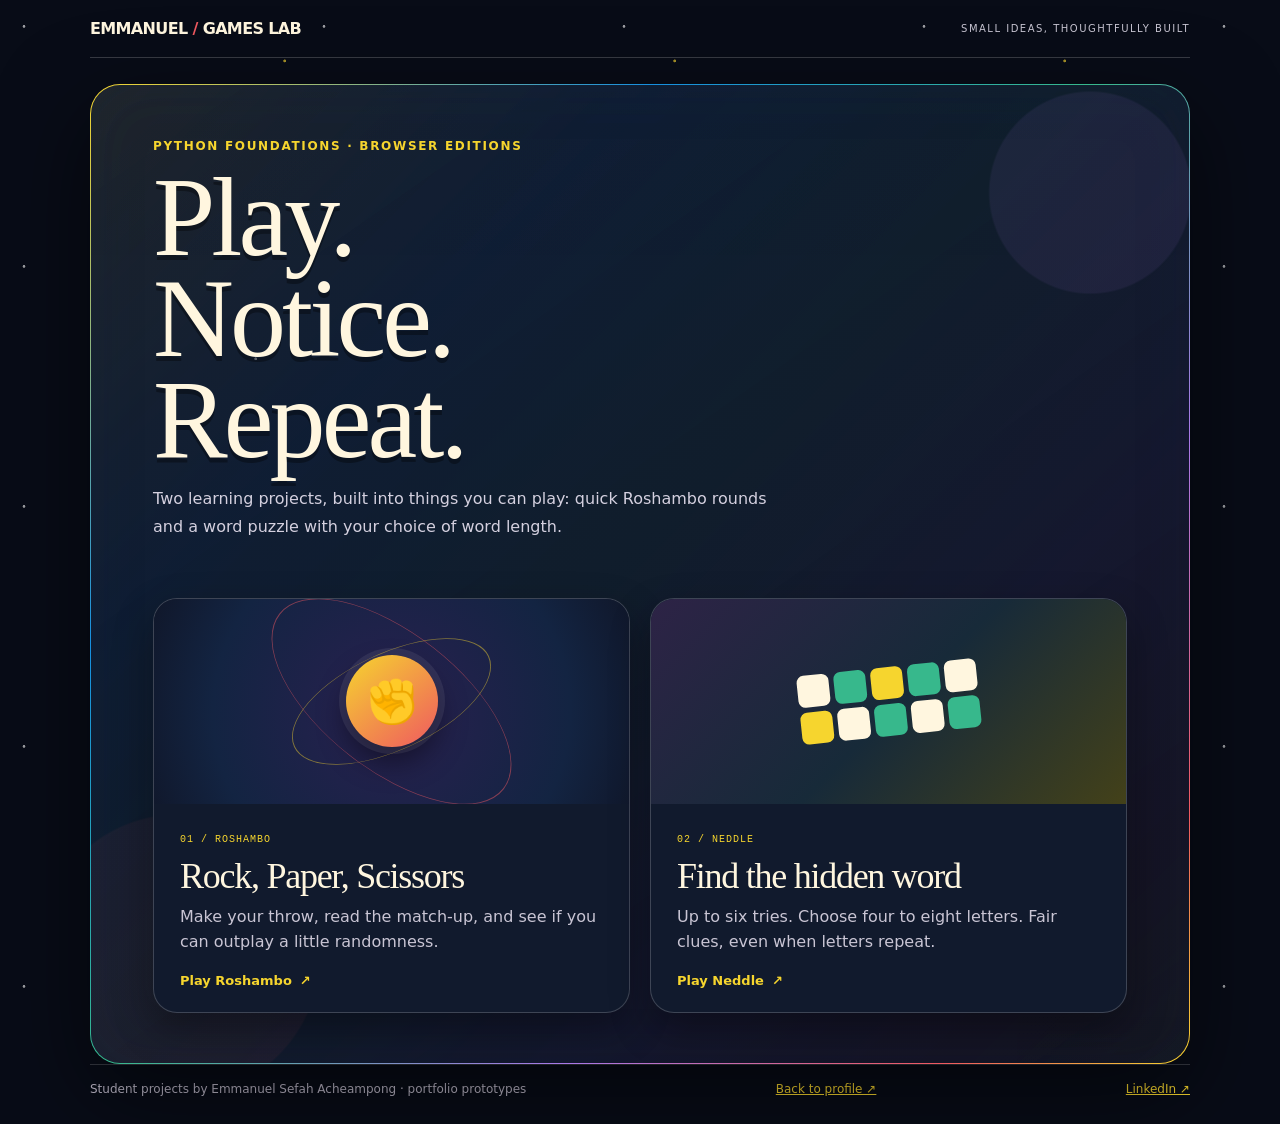
==== commit 45545a37: "Remove Ghana Ludo from portfolio and games listings" ====
--- a/games/index.html
+++ b/games/index.html
@@ -69,13 +69,14 @@
 
   
 .cards{grid-template-columns:repeat(3,minmax(0,1fr))}.cards>.card:nth-child(n){grid-column:span 1}@media(max-width:850px){.cards{grid-template-columns:repeat(2,minmax(0,1fr))}}@media(max-width:680px){.cards{grid-template-columns:1fr}}
+.cards{grid-template-columns:repeat(2,minmax(0,1fr))}@media(max-width:680px){.cards{grid-template-columns:1fr}}
 </style>
 </head>
 <body>
   <div class="wrap">
     <header><div class="brand">EMMANUEL <span style="color:var(--coral)">/</span> GAMES LAB</div><div class="tag">Small ideas, thoughtfully built</div></header>
     <main>
-      <section class="hero"><div class="eyebrow">Playful builds · Ghana-inspired editions</div><h1>Play.<br>Notice.<br>Repeat.</h1><p>Small ideas, built into things you can play: quick rounds, a word puzzle, a Ghana-inspired Ludo board.</p></section>
+      <section class="hero"><div class="eyebrow">Python foundations · browser editions</div><h1>Play.<br>Notice.<br>Repeat.</h1><p>Two learning projects, built into things you can play: quick Roshambo rounds and a word puzzle with your choice of word length.</p></section>
       <section class="cards" aria-label="Games">
         <a class="card roshambo" href="roshambo/index.html">
           <div class="art"><span class="orbit"></span><span class="orbit two"></span><span class="orb" aria-hidden="true">✊</span></div>
@@ -85,7 +86,7 @@
           <div class="art"><span class="tiles" aria-hidden="true"><i></i><i></i><i></i><i></i><i></i><i></i><i></i><i></i><i></i><i></i></span></div>
           <div class="info"><span class="number">02 / NEDDLE</span><h2>Find the hidden word</h2><p>Up to six tries. Choose four to eight letters. Fair clues, even when letters repeat.</p><span class="cta">Play Neddle <span aria-hidden="true">↗</span></span></div>
         </a>
-        <a class="card ludo" href="ludo/index.html"><div class="art"><span class="kente-board" aria-hidden="true"><i>✳</i><i>✳</i><i>✳</i><i>✳</i></span></div><div class="info"><span class="number">03 / GHANA LUDO</span><h2>Roll. Race. Reach home.</h2><p>A Ghana-inspired two-player race: roll a six to leave home, capture on open squares, and reach the finish exactly.</p><span class="cta">Play Ghana Ludo <span aria-hidden="true">↗</span></span></div></a>
+        
         
         
       </section>
